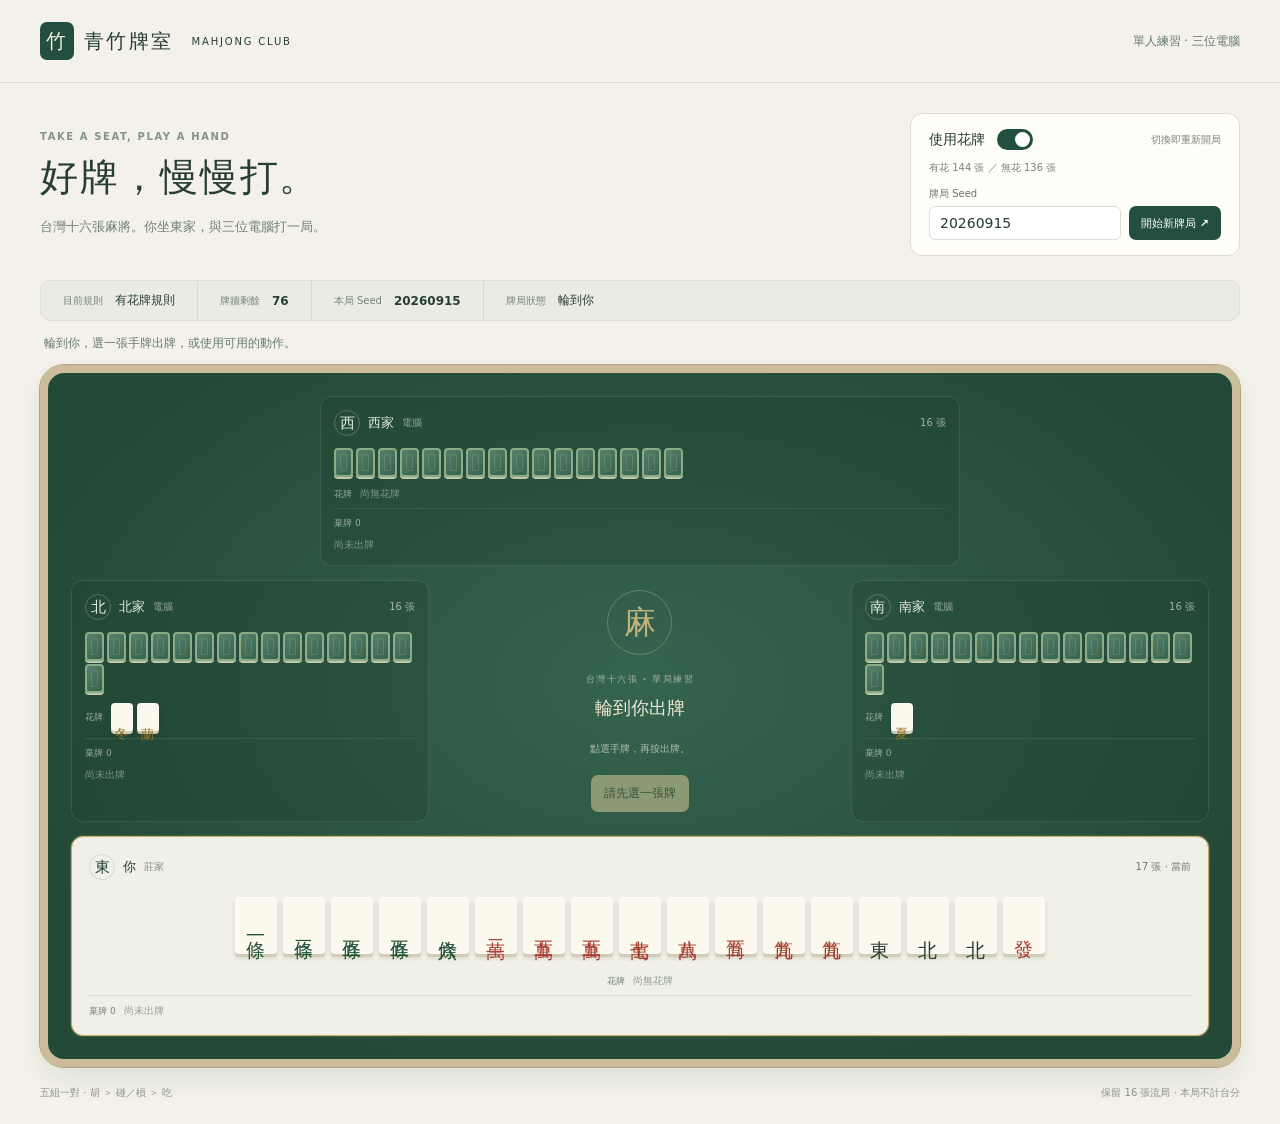
==== docs/index.html @ d8efc3a7 "Publish playable mahjong project and GitHub Pages build in docs" ====
<!doctype html>
<html lang="zh-Hant">
<head><meta charset="UTF-8" /><meta name="viewport" content="width=device-width, initial-scale=1.0" /><meta name="description" content="台灣十六張麻將，與三位電腦輕鬆練習一局。" /><link rel="icon" href="data:," /><title>青竹牌室 · 台灣麻將</title>  <script type="module" crossorigin src="./assets/index-Kgy4swb3.js"></script>
  <link rel="stylesheet" crossorigin href="./assets/index-CaQIYgCI.css">
</head>
<body>
 <header class="topbar"><a class="brand" href="#main"><span class="brand-symbol">竹</span>青竹牌室 <small>MAHJONG CLUB</small></a><span class="release-channel">單人練習 · 三位電腦</span></header>
 <main id="main" class="shell">
  <section class="hero"><div class="hero-copy"><p class="eyebrow">TAKE A SEAT, PLAY A HAND</p><h1>好牌，慢慢打。</h1><p class="lede">台灣十六張麻將。你坐東家，與三位電腦打一局。</p></div>
   <form id="round-form" class="round-controls" novalidate><div class="settings-top"><label class="flower-switch" for="use-flowers"><span>使用花牌</span><input id="use-flowers" type="checkbox" role="switch" checked aria-describedby="rule-help" /></label><span class="control-help">切換即重新開局</span></div><p id="rule-help" class="control-help">有花 144 張 ／ 無花 136 張</p><label for="seed">牌局 Seed</label><div class="control-row"><input id="seed" name="seed" type="number" value="20260915" min="1" step="1" required /><button type="submit">開始新牌局 ↗</button></div></form>
  </section>
  <section class="status-band" aria-label="牌局狀態"><div><span>目前規則</span><strong id="rule-mode">有花牌規則</strong></div><div><span>牌牆剩餘</span><strong id="wall-remaining">—</strong></div><div><span>本局 Seed</span><strong id="round-seed">—</strong></div><div><span>牌局狀態</span><strong id="validation-state">準備中</strong></div></section>
  <section id="message" class="message" role="status">正在準備牌桌。</section>
  <section id="table" class="table" aria-label="麻將牌桌"></section>
  <footer class="table-footer"><span>五組一對 · 胡 ＞ 碰／槓 ＞ 吃</span><span>保留 16 張流局 · 本局不計台分</span></footer>
 </main>
</body></html>
---- docs/assets/index-CaQIYgCI.css ----
:root{color:#263e35;font-synthesis:none;--green:#234f40;--gold:#c9a568;--ink:#223d33;background:#f3f1e9;font-family:system-ui,-apple-system,PingFang TC,sans-serif;font-size:14px}*{box-sizing:border-box}body{margin:0}button,input{font:inherit}button{cursor:pointer;background:var(--green);color:#fff;border:0;border-radius:7px;padding:11px 17px;font-weight:650}button:hover:not(:disabled){background:#326750}button:disabled{cursor:default;opacity:.5}button:focus-visible,input:focus-visible,a:focus-visible{outline-offset:4px;outline:3px solid #dbb255}a{color:inherit}.topbar{border-bottom:1px solid #dbdfd5;justify-content:space-between;align-items:center;gap:16px;max-width:1440px;margin:auto;padding:22px 40px;display:flex}.brand{letter-spacing:.12em;align-items:center;gap:10px;font-family:Noto Serif TC,serif;font-size:20px;font-weight:700;text-decoration:none;display:flex}.brand-symbol{background:var(--green);color:#f5eedc;border-radius:7px;place-items:center;width:34px;height:38px;display:grid}.brand small{letter-spacing:.18em;margin-left:8px;font:10px system-ui}.release-channel{color:#657970;font-size:12px}.shell{max-width:1400px;margin:auto;padding:30px 40px 24px}.hero{justify-content:space-between;align-items:center;gap:28px;margin-bottom:24px;display:flex}.eyebrow{letter-spacing:.16em;color:#82958a;margin:0 0 10px;font-size:10px;font-weight:700}h1{letter-spacing:.05em;margin:0 0 12px;font-family:Noto Serif TC,serif;font-size:38px;font-weight:600}.lede{color:#718075;margin:0;font-size:13px;line-height:1.8}.round-controls{background:#fffdf7;border:1px solid #dddccf;border-radius:12px;flex-shrink:0;width:330px;padding:15px 18px}.settings-top{justify-content:space-between;align-items:center;gap:12px;display:flex}.flower-switch{align-items:center;gap:12px;font-weight:650;display:flex}.flower-switch input{appearance:none;cursor:pointer;background:#b7c0b9;border-radius:20px;width:36px;height:21px;margin:0;position:relative}.flower-switch input:before{content:"";background:#fff;border-radius:50%;width:15px;height:15px;transition:transform .15s;position:absolute;top:3px;left:3px}.flower-switch input:checked{background:var(--green)}.flower-switch input:checked:before{transform:translate(15px)}.control-help{color:#788479;font-size:10px;line-height:1.5}.round-controls>label{color:#65786b;margin:12px 0 5px;font-size:10px;display:block}.control-row{gap:8px;display:flex}.control-row input{width:0;min-width:0;color:var(--ink);background:#fff;border:1px solid #dce0d5;border-radius:6px;flex:1;padding:8px 10px}.control-row button{padding:9px 12px;font-size:11px}.status-band{background:#eaece3;border:1px solid #dce0d6;border-radius:10px;margin-bottom:12px;display:flex}.status-band>div{border-right:1px solid #d4dacd;align-items:center;gap:12px;padding:11px 22px;display:flex}.status-band>div:last-child{border:0}.status-band span{color:#738474;font-size:10px}.status-band strong{font-size:12px}.message{color:#667c6e;padding:0 4px 12px;font-size:12px;line-height:1.7}.message-error,.danger{color:#b33c30}.table{background:radial-gradient(at 50% 45%,#35644f,#234938 80%);border:8px solid #cbbd9c;border-radius:24px;outline:1px solid #b1a380;grid-template-columns:minmax(0,1fr) minmax(0,1.1fr) minmax(0,1fr);grid-template-areas:"west west west""north center south""east east east";gap:14px;padding:23px;display:grid;box-shadow:0 12px 28px #16311f14}.player-panel{color:#e6ecde;background:#1a38273b;border:1px solid #ffffff19;border-radius:12px;min-width:0;padding:13px}.seat-west{grid-area:west;justify-self:center;width:min(640px,100%)}.seat-north{grid-area:north}.seat-south{grid-area:south}.seat-east{color:var(--ink);background:#f1f0e7;border:1px solid #e2dabb;grid-area:east;padding:17px}.is-active{border-color:#c5aa65;box-shadow:0 0 0 1px #c5aa6533}.player-heading{justify-content:space-between;align-items:center;gap:8px;margin-bottom:12px;display:flex}.player-heading h2{align-items:center;gap:8px;margin:0;font-size:13px;display:flex}.player-heading small{opacity:.55;font-size:10px;font-weight:400}.seat-badge{border:1px solid #a6b59666;border-radius:50%;place-items:center;width:26px;height:26px;font-family:Noto Serif TC,serif;font-size:15px;display:inline-grid}.hand-count{opacity:.65;font-size:10px}.tiles{flex-wrap:wrap;align-items:center;gap:4px;min-width:0;display:flex}.tile{vertical-align:middle;color:#253d32;background:#fbf9ed;border:1px solid #fff9;border-radius:4px;flex-shrink:0;justify-content:center;align-items:center;width:29px;height:40px;padding:0;font-weight:700;display:inline-flex;box-shadow:0 3px #d0ccb6,0 4px 5px #10201522}.tile-face{writing-mode:vertical-rl;letter-spacing:1px;font-family:Noto Serif TC,serif;font-size:13px;line-height:1.2}.suit-C,.suit-D{color:#a74033}.suit-B{color:#24543c}.suit-F{color:#947327}.tile-back{background:linear-gradient(135deg,#55806b,#37634e);border:2px solid #8cab87;width:19px;height:29px;position:relative;box-shadow:0 2px #c0c8aa}.tile-back:after{content:"";border:1px solid #99b99744;border-radius:2px;position:absolute;inset:4px}.hidden-hand{gap:3px}.human-hand{gap:6px;min-height:65px;padding:5px 0 10px}.human-hand .tile{width:42px;height:57px}.human-hand .tile-face{font-size:19px}.hand-tile:hover:not(:disabled){background:#fff7d5;transform:translateY(-4px)}.hand-tile[aria-pressed=true]{background:#fff0bb;outline:2px solid #b38b37;transform:translateY(-7px)}.flower-area{flex-wrap:wrap;align-items:center;gap:8px;min-height:31px;padding:10px 0 7px;display:flex}.flower-area .tile{width:22px;height:28px}.area-label{opacity:.6;white-space:nowrap;font-size:9px}.area-label b{font-weight:400}.empty-state{opacity:.45;font-size:10px}.discard-area{border-top:1px solid #82987d35;flex-direction:column;gap:8px;padding-top:8px;display:flex}.discard-area .tile{width:24px;height:32px}.discard-area .tile-face{font-size:11px}.melds{flex-wrap:wrap;gap:12px;padding-top:8px;display:flex}.meld-name{opacity:.65;margin-bottom:4px;font-size:9px;display:block}.table-center{text-align:center;color:#efe9d3;flex-direction:column;grid-area:center;justify-content:center;align-items:center;min-width:0;padding:10px 0;display:flex}.table-mark{color:#c1b27b;border:1px solid #c3b47a66;border-radius:50%;place-items:center;width:65px;height:65px;margin-bottom:18px;font-family:Noto Serif TC,serif;font-size:32px;display:grid}.table-center h2{margin:0 0 10px;font-size:18px}.table-center .eyebrow{color:#a4b29c;font-size:9px}.table-note{color:#afbea8;font-size:10px;line-height:1.7}.pending-tile{align-items:center;gap:10px;font-size:11px;display:flex}.action-controls{flex-wrap:wrap;justify-content:center;gap:7px;width:100%;margin-top:8px;display:flex}.action-controls button{color:#344b32;white-space:normal;background:#e9d5a0;max-width:100%;padding:10px 13px;font-size:12px}.action-controls button:hover:not(:disabled){background:#fff0c2}.action-controls .action-pass{color:#dddcca;background:0 0;border:1px solid #899d7b}.action-controls .action-win{color:#fff;background:#b84e37}.result-card{color:var(--ink);background:#f5edda;border:1px solid #dec996;border-radius:10px;width:100%;margin-top:8px;padding:15px}.result-card h2{font-size:17px;line-height:1.6}.result-card p{font-size:11px;line-height:1.7}.table-footer{color:#8a9383;flex-wrap:wrap;justify-content:space-between;gap:8px;margin-top:19px;font-size:10px;display:flex}@media (width>=1150px){.player-human .discard-area{flex-direction:row;align-items:center}.player-human .human-hand,.player-human .flower-area,.player-human .melds{justify-content:center}}@media (width<=900px){.shell{padding:24px}.topbar{padding:18px 24px}.brand small{display:none}.hero{gap:20px}h1{font-size:30px}.status-band>div{flex:1;padding:10px;display:block}.status-band strong{margin-top:5px;display:block}.table{grid-template-columns:1fr 1fr;grid-template-areas:"west west""north south""center center""east east";gap:10px;padding:14px}.table-center{min-height:120px}.table-mark{display:none}.human-hand .tile{width:35px;height:49px}}@media (width<=560px){.topbar{padding:14px 16px}.brand{font-size:17px}.release-channel{font-size:9px}.shell{padding:22px 12px 18px}.hero{margin-bottom:16px;display:block}.hero-copy{margin-bottom:18px;padding:0 4px}h1{font-size:29px}.lede{font-size:11px}.round-controls{width:100%;padding:12px 14px}.status-band{flex-wrap:wrap}.status-band>div{border-bottom:1px solid #d4dacd;flex:0 0 50%}.status-band>div:nth-child(2){border-right:0}.status-band>div:nth-child(n+3){border-bottom:0}.status-band strong,.message{font-size:11px}.table{border-width:5px;border-radius:16px;grid-template-columns:minmax(0,1fr);grid-template-areas:"west""north""south""center""east";gap:9px;padding:9px}.player-panel{border-radius:9px;padding:10px}.player-heading{margin-bottom:8px}.hidden-hand .tile-back{border-width:1px;width:12px;height:22px}.hidden-hand .tile-back:after{inset:3px}.hidden-hand{gap:2px}.human-hand{gap:5px;padding-top:8px}.human-hand .tile{width:31px;height:44px}.human-hand .tile-face{font-size:16px}.table-center{padding:13px 4px}.player-heading h2{font-size:12px}.flower-area{padding:8px 0}.table-footer{font-size:9px}.action-controls{gap:6px}.action-controls button{font-size:12px}.table-center h2{font-size:17px}}@media (prefers-reduced-motion:reduce){*{transition:none!important}}
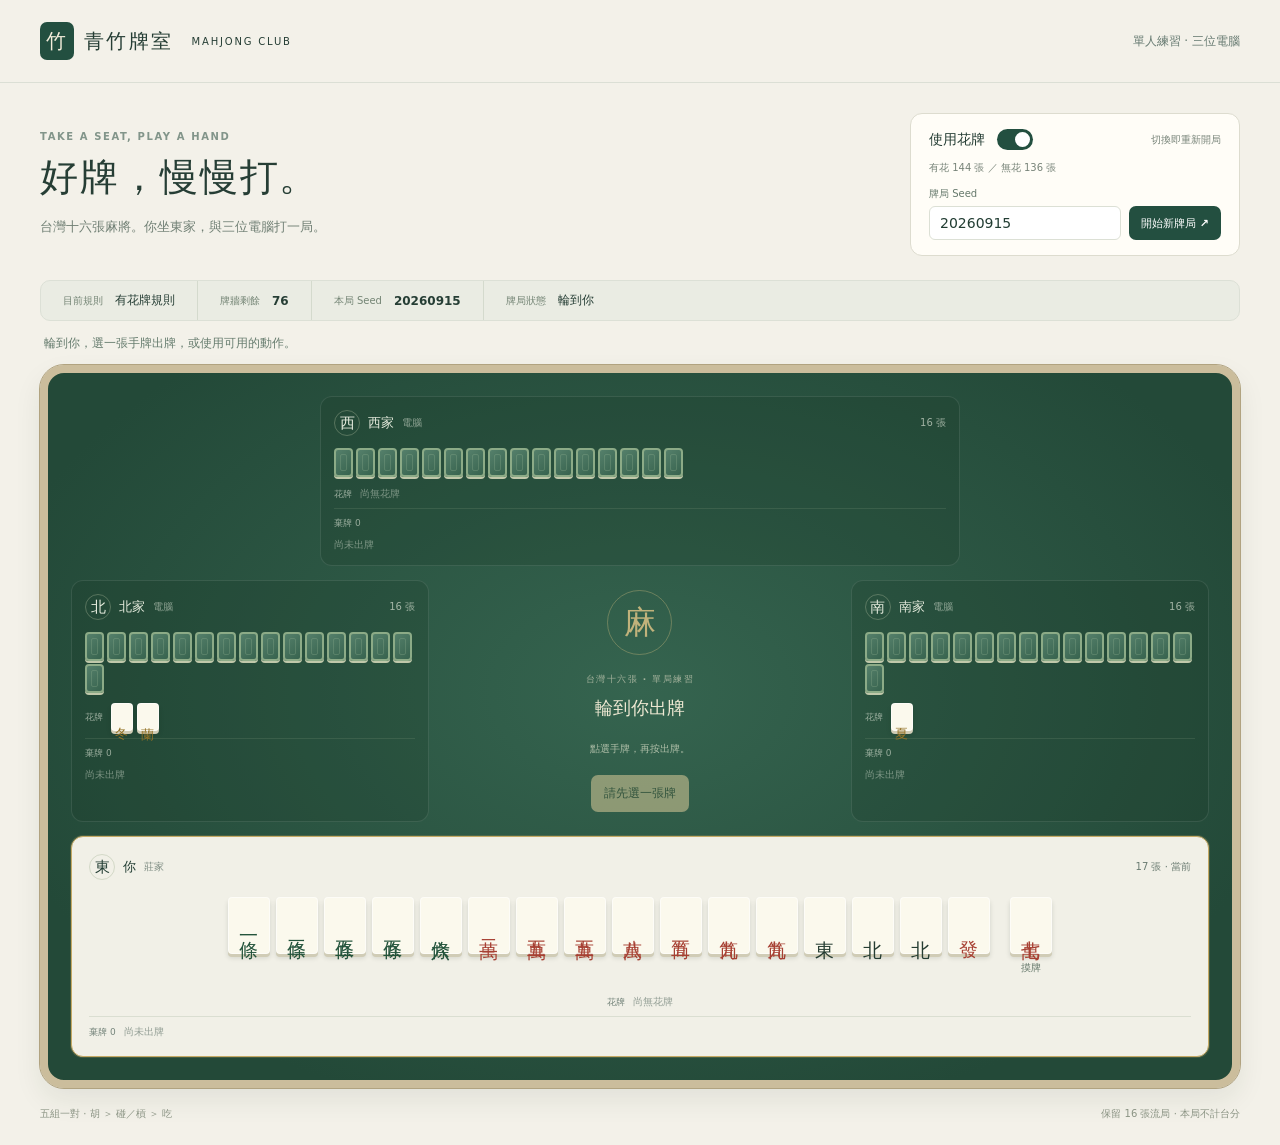
==== commit 6940b153: "Keep newly drawn tiles separate and publish updated Pages build" ====
--- a/docs/index.html
+++ b/docs/index.html
@@ -1,7 +1,7 @@
 <!doctype html>
 <html lang="zh-Hant">
-<head><meta charset="UTF-8" /><meta name="viewport" content="width=device-width, initial-scale=1.0" /><meta name="description" content="台灣十六張麻將，與三位電腦輕鬆練習一局。" /><link rel="icon" href="data:," /><title>青竹牌室 · 台灣麻將</title>  <script type="module" crossorigin src="./assets/index-Kgy4swb3.js"></script>
-  <link rel="stylesheet" crossorigin href="./assets/index-CaQIYgCI.css">
+<head><meta charset="UTF-8" /><meta name="viewport" content="width=device-width, initial-scale=1.0" /><meta name="description" content="台灣十六張麻將，與三位電腦輕鬆練習一局。" /><link rel="icon" href="data:," /><title>青竹牌室 · 台灣麻將</title>  <script type="module" crossorigin src="./assets/index-h4oWUnl_.js"></script>
+  <link rel="stylesheet" crossorigin href="./assets/index-CgTNevz2.css">
 </head>
 <body>
  <header class="topbar"><a class="brand" href="#main"><span class="brand-symbol">竹</span>青竹牌室 <small>MAHJONG CLUB</small></a><span class="release-channel">單人練習 · 三位電腦</span></header>
--- a/docs/assets/index-CgTNevz2.css
+++ b/docs/assets/index-CgTNevz2.css
@@ -0,0 +1 @@
+:root{color:#263e35;font-synthesis:none;--green:#234f40;--gold:#c9a568;--ink:#223d33;background:#f3f1e9;font-family:system-ui,-apple-system,PingFang TC,sans-serif;font-size:14px}*{box-sizing:border-box}body{margin:0}button,input{font:inherit}button{cursor:pointer;background:var(--green);color:#fff;border:0;border-radius:7px;padding:11px 17px;font-weight:650}button:hover:not(:disabled){background:#326750}button:disabled{cursor:default;opacity:.5}button:focus-visible,input:focus-visible,a:focus-visible{outline-offset:4px;outline:3px solid #dbb255}a{color:inherit}.topbar{border-bottom:1px solid #dbdfd5;justify-content:space-between;align-items:center;gap:16px;max-width:1440px;margin:auto;padding:22px 40px;display:flex}.brand{letter-spacing:.12em;align-items:center;gap:10px;font-family:Noto Serif TC,serif;font-size:20px;font-weight:700;text-decoration:none;display:flex}.brand-symbol{background:var(--green);color:#f5eedc;border-radius:7px;place-items:center;width:34px;height:38px;display:grid}.brand small{letter-spacing:.18em;margin-left:8px;font:10px system-ui}.release-channel{color:#657970;font-size:12px}.shell{max-width:1400px;margin:auto;padding:30px 40px 24px}.hero{justify-content:space-between;align-items:center;gap:28px;margin-bottom:24px;display:flex}.eyebrow{letter-spacing:.16em;color:#82958a;margin:0 0 10px;font-size:10px;font-weight:700}h1{letter-spacing:.05em;margin:0 0 12px;font-family:Noto Serif TC,serif;font-size:38px;font-weight:600}.lede{color:#718075;margin:0;font-size:13px;line-height:1.8}.round-controls{background:#fffdf7;border:1px solid #dddccf;border-radius:12px;flex-shrink:0;width:330px;padding:15px 18px}.settings-top{justify-content:space-between;align-items:center;gap:12px;display:flex}.flower-switch{align-items:center;gap:12px;font-weight:650;display:flex}.flower-switch input{appearance:none;cursor:pointer;background:#b7c0b9;border-radius:20px;width:36px;height:21px;margin:0;position:relative}.flower-switch input:before{content:"";background:#fff;border-radius:50%;width:15px;height:15px;transition:transform .15s;position:absolute;top:3px;left:3px}.flower-switch input:checked{background:var(--green)}.flower-switch input:checked:before{transform:translate(15px)}.control-help{color:#788479;font-size:10px;line-height:1.5}.round-controls>label{color:#65786b;margin:12px 0 5px;font-size:10px;display:block}.control-row{gap:8px;display:flex}.control-row input{width:0;min-width:0;color:var(--ink);background:#fff;border:1px solid #dce0d5;border-radius:6px;flex:1;padding:8px 10px}.control-row button{padding:9px 12px;font-size:11px}.status-band{background:#eaece3;border:1px solid #dce0d6;border-radius:10px;margin-bottom:12px;display:flex}.status-band>div{border-right:1px solid #d4dacd;align-items:center;gap:12px;padding:11px 22px;display:flex}.status-band>div:last-child{border:0}.status-band span{color:#738474;font-size:10px}.status-band strong{font-size:12px}.message{color:#667c6e;padding:0 4px 12px;font-size:12px;line-height:1.7}.message-error,.danger{color:#b33c30}.table{background:radial-gradient(at 50% 45%,#35644f,#234938 80%);border:8px solid #cbbd9c;border-radius:24px;outline:1px solid #b1a380;grid-template-columns:minmax(0,1fr) minmax(0,1.1fr) minmax(0,1fr);grid-template-areas:"west west west""north center south""east east east";gap:14px;padding:23px;display:grid;box-shadow:0 12px 28px #16311f14}.player-panel{color:#e6ecde;background:#1a38273b;border:1px solid #ffffff19;border-radius:12px;min-width:0;padding:13px}.seat-west{grid-area:west;justify-self:center;width:min(640px,100%)}.seat-north{grid-area:north}.seat-south{grid-area:south}.seat-east{color:var(--ink);background:#f1f0e7;border:1px solid #e2dabb;grid-area:east;padding:17px}.is-active{border-color:#c5aa65;box-shadow:0 0 0 1px #c5aa6533}.player-heading{justify-content:space-between;align-items:center;gap:8px;margin-bottom:12px;display:flex}.player-heading h2{align-items:center;gap:8px;margin:0;font-size:13px;display:flex}.player-heading small{opacity:.55;font-size:10px;font-weight:400}.seat-badge{border:1px solid #a6b59666;border-radius:50%;place-items:center;width:26px;height:26px;font-family:Noto Serif TC,serif;font-size:15px;display:inline-grid}.hand-count{opacity:.65;font-size:10px}.tiles{flex-wrap:wrap;align-items:center;gap:4px;min-width:0;display:flex}.tile{vertical-align:middle;color:#253d32;background:#fbf9ed;border:1px solid #fff9;border-radius:4px;flex-shrink:0;justify-content:center;align-items:center;width:29px;height:40px;padding:0;font-weight:700;display:inline-flex;box-shadow:0 3px #d0ccb6,0 4px 5px #10201522}.tile-face{writing-mode:vertical-rl;letter-spacing:1px;font-family:Noto Serif TC,serif;font-size:13px;line-height:1.2}.suit-C,.suit-D{color:#a74033}.suit-B{color:#24543c}.suit-F{color:#947327}.tile-back{background:linear-gradient(135deg,#55806b,#37634e);border:2px solid #8cab87;width:19px;height:29px;position:relative;box-shadow:0 2px #c0c8aa}.tile-back:after{content:"";border:1px solid #99b99744;border-radius:2px;position:absolute;inset:4px}.hidden-hand{gap:3px}.human-hand{gap:6px;min-height:65px;padding:5px 0 10px}.human-hand .tile{width:42px;height:57px}.human-hand .tile-face{font-size:19px}.hand-tile:hover:not(:disabled){background:#fff7d5;transform:translateY(-4px)}.hand-tile[aria-pressed=true]{background:#fff0bb;outline:2px solid #b38b37;transform:translateY(-7px)}.flower-area{flex-wrap:wrap;align-items:center;gap:8px;min-height:31px;padding:10px 0 7px;display:flex}.flower-area .tile{width:22px;height:28px}.area-label{opacity:.6;white-space:nowrap;font-size:9px}.area-label b{font-weight:400}.empty-state{opacity:.45;font-size:10px}.discard-area{border-top:1px solid #82987d35;flex-direction:column;gap:8px;padding-top:8px;display:flex}.discard-area .tile{width:24px;height:32px}.discard-area .tile-face{font-size:11px}.melds{flex-wrap:wrap;gap:12px;padding-top:8px;display:flex}.meld-name{opacity:.65;margin-bottom:4px;font-size:9px;display:block}.table-center{text-align:center;color:#efe9d3;flex-direction:column;grid-area:center;justify-content:center;align-items:center;min-width:0;padding:10px 0;display:flex}.table-mark{color:#c1b27b;border:1px solid #c3b47a66;border-radius:50%;place-items:center;width:65px;height:65px;margin-bottom:18px;font-family:Noto Serif TC,serif;font-size:32px;display:grid}.table-center h2{margin:0 0 10px;font-size:18px}.table-center .eyebrow{color:#a4b29c;font-size:9px}.table-note{color:#afbea8;font-size:10px;line-height:1.7}.pending-tile{align-items:center;gap:10px;font-size:11px;display:flex}.action-controls{flex-wrap:wrap;justify-content:center;gap:7px;width:100%;margin-top:8px;display:flex}.action-controls button{color:#344b32;white-space:normal;background:#e9d5a0;max-width:100%;padding:10px 13px;font-size:12px}.action-controls button:hover:not(:disabled){background:#fff0c2}.action-controls .action-pass{color:#dddcca;background:0 0;border:1px solid #899d7b}.action-controls .action-win{color:#fff;background:#b84e37}.result-card{color:var(--ink);background:#f5edda;border:1px solid #dec996;border-radius:10px;width:100%;margin-top:8px;padding:15px}.result-card h2{font-size:17px;line-height:1.6}.result-card p{font-size:11px;line-height:1.7}.table-footer{color:#8a9383;flex-wrap:wrap;justify-content:space-between;gap:8px;margin-top:19px;font-size:10px;display:flex}@media (width>=1150px){.player-human .discard-area{flex-direction:row;align-items:center}.player-human .human-hand,.player-human .flower-area,.player-human .melds{justify-content:center}}@media (width<=900px){.shell{padding:24px}.topbar{padding:18px 24px}.brand small{display:none}.hero{gap:20px}h1{font-size:30px}.status-band>div{flex:1;padding:10px;display:block}.status-band strong{margin-top:5px;display:block}.table{grid-template-columns:1fr 1fr;grid-template-areas:"west west""north south""center center""east east";gap:10px;padding:14px}.table-center{min-height:120px}.table-mark{display:none}.human-hand .tile{width:35px;height:49px}}@media (width<=560px){.topbar{padding:14px 16px}.brand{font-size:17px}.release-channel{font-size:9px}.shell{padding:22px 12px 18px}.hero{margin-bottom:16px;display:block}.hero-copy{margin-bottom:18px;padding:0 4px}h1{font-size:29px}.lede{font-size:11px}.round-controls{width:100%;padding:12px 14px}.status-band{flex-wrap:wrap}.status-band>div{border-bottom:1px solid #d4dacd;flex:0 0 50%}.status-band>div:nth-child(2){border-right:0}.status-band>div:nth-child(n+3){border-bottom:0}.status-band strong,.message{font-size:11px}.table{border-width:5px;border-radius:16px;grid-template-columns:minmax(0,1fr);grid-template-areas:"west""north""south""center""east";gap:9px;padding:9px}.player-panel{border-radius:9px;padding:10px}.player-heading{margin-bottom:8px}.hidden-hand .tile-back{border-width:1px;width:12px;height:22px}.hidden-hand .tile-back:after{inset:3px}.hidden-hand{gap:2px}.human-hand{gap:5px;padding-top:8px}.human-hand .tile{width:31px;height:44px}.human-hand .tile-face{font-size:16px}.table-center{padding:13px 4px}.player-heading h2{font-size:12px}.flower-area{padding:8px 0}.table-footer{font-size:9px}.action-controls{gap:6px}.action-controls button{font-size:12px}.table-center h2{font-size:17px}}@media (prefers-reduced-motion:reduce){*{transition:none!important}}.human-hand{flex-wrap:nowrap;align-items:flex-start}.concealed-hand{gap:inherit;flex:0 auto}.drawn-tile{flex-direction:column;flex:none;align-items:center;gap:7px;margin-left:14px;display:flex}.drawn-label{color:#65786b;font-size:10px}
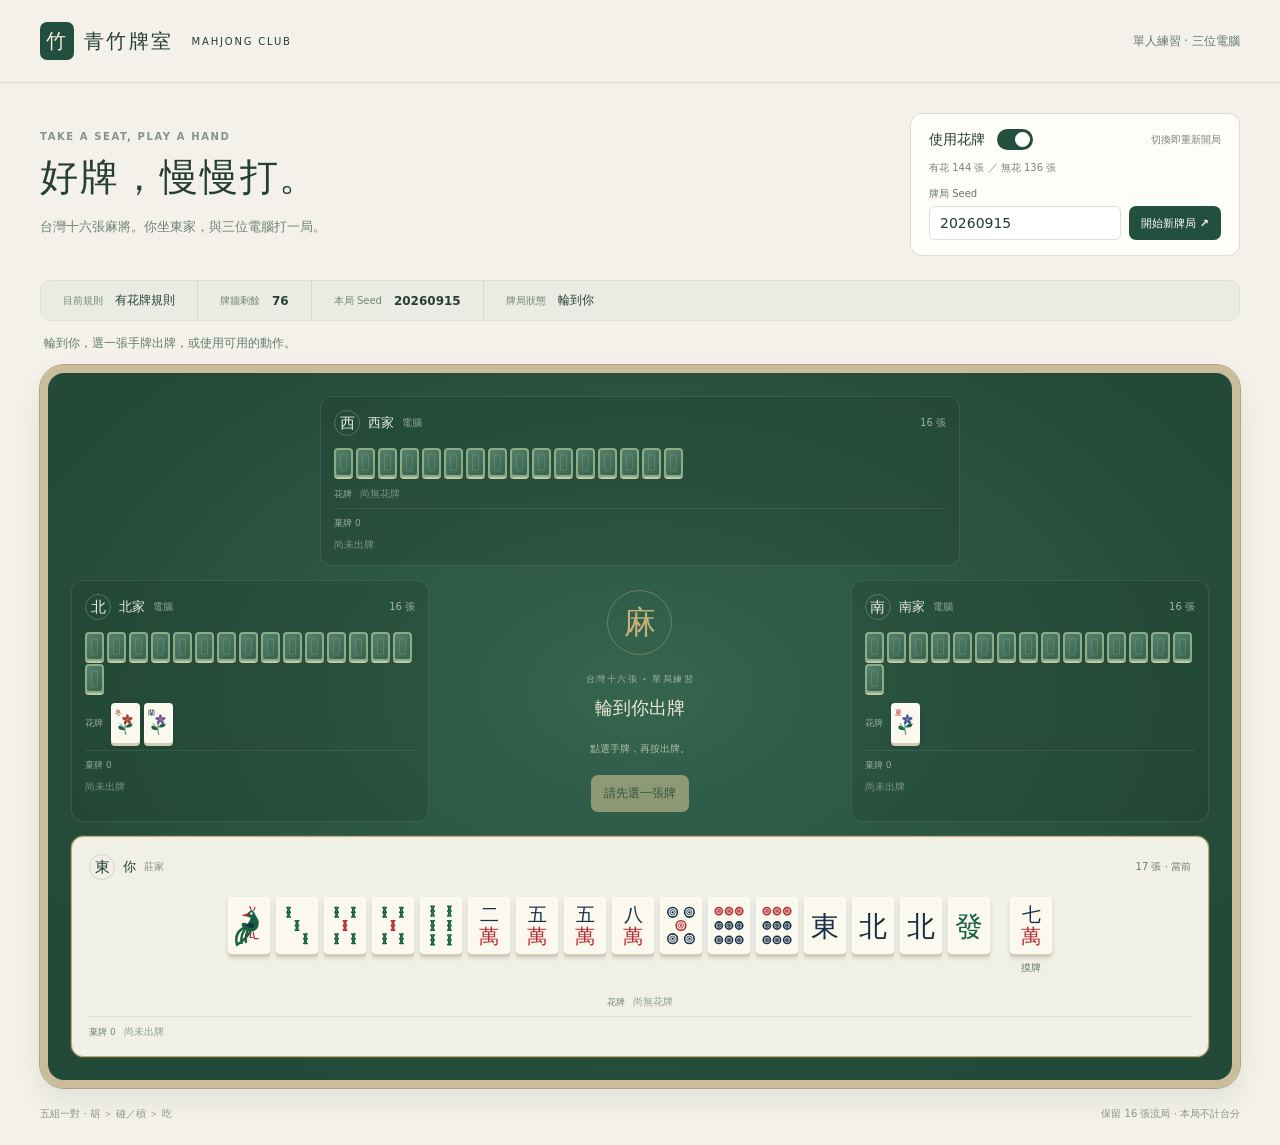
==== commit cfcd35e4: "feat: publish traditional mahjong tile artwork Sync local commit d568843 and verified production bui" ====
--- a/docs/index.html
+++ b/docs/index.html
@@ -1,7 +1,7 @@
 <!doctype html>
 <html lang="zh-Hant">
-<head><meta charset="UTF-8" /><meta name="viewport" content="width=device-width, initial-scale=1.0" /><meta name="description" content="台灣十六張麻將，與三位電腦輕鬆練習一局。" /><link rel="icon" href="data:," /><title>青竹牌室 · 台灣麻將</title>  <script type="module" crossorigin src="./assets/index-h4oWUnl_.js"></script>
-  <link rel="stylesheet" crossorigin href="./assets/index-CgTNevz2.css">
+<head><meta charset="UTF-8" /><meta name="viewport" content="width=device-width, initial-scale=1.0" /><meta name="description" content="台灣十六張麻將，與三位電腦輕鬆練習一局。" /><link rel="icon" href="data:," /><title>青竹牌室 · 台灣麻將</title>  <script type="module" crossorigin src="./assets/index-CLlxemM5.js"></script>
+  <link rel="stylesheet" crossorigin href="./assets/index-BgCBIq_o.css">
 </head>
 <body>
  <header class="topbar"><a class="brand" href="#main"><span class="brand-symbol">竹</span>青竹牌室 <small>MAHJONG CLUB</small></a><span class="release-channel">單人練習 · 三位電腦</span></header>
--- a/docs/assets/index-BgCBIq_o.css
+++ b/docs/assets/index-BgCBIq_o.css
@@ -0,0 +1 @@
+:root{color:#263e35;font-synthesis:none;--green:#234f40;--gold:#c9a568;--ink:#223d33;background:#f3f1e9;font-family:system-ui,-apple-system,PingFang TC,sans-serif;font-size:14px}*{box-sizing:border-box}body{margin:0}button,input{font:inherit}button{cursor:pointer;background:var(--green);color:#fff;border:0;border-radius:7px;padding:11px 17px;font-weight:650}button:hover:not(:disabled){background:#326750}button:disabled{cursor:default;opacity:.5}button:focus-visible,input:focus-visible,a:focus-visible{outline-offset:4px;outline:3px solid #dbb255}a{color:inherit}.topbar{border-bottom:1px solid #dbdfd5;justify-content:space-between;align-items:center;gap:16px;max-width:1440px;margin:auto;padding:22px 40px;display:flex}.brand{letter-spacing:.12em;align-items:center;gap:10px;font-family:Noto Serif TC,serif;font-size:20px;font-weight:700;text-decoration:none;display:flex}.brand-symbol{background:var(--green);color:#f5eedc;border-radius:7px;place-items:center;width:34px;height:38px;display:grid}.brand small{letter-spacing:.18em;margin-left:8px;font:10px system-ui}.release-channel{color:#657970;font-size:12px}.shell{max-width:1400px;margin:auto;padding:30px 40px 24px}.hero{justify-content:space-between;align-items:center;gap:28px;margin-bottom:24px;display:flex}.eyebrow{letter-spacing:.16em;color:#82958a;margin:0 0 10px;font-size:10px;font-weight:700}h1{letter-spacing:.05em;margin:0 0 12px;font-family:Noto Serif TC,serif;font-size:38px;font-weight:600}.lede{color:#718075;margin:0;font-size:13px;line-height:1.8}.round-controls{background:#fffdf7;border:1px solid #dddccf;border-radius:12px;flex-shrink:0;width:330px;padding:15px 18px}.settings-top{justify-content:space-between;align-items:center;gap:12px;display:flex}.flower-switch{align-items:center;gap:12px;font-weight:650;display:flex}.flower-switch input{appearance:none;cursor:pointer;background:#b7c0b9;border-radius:20px;width:36px;height:21px;margin:0;position:relative}.flower-switch input:before{content:"";background:#fff;border-radius:50%;width:15px;height:15px;transition:transform .15s;position:absolute;top:3px;left:3px}.flower-switch input:checked{background:var(--green)}.flower-switch input:checked:before{transform:translate(15px)}.control-help{color:#788479;font-size:10px;line-height:1.5}.round-controls>label{color:#65786b;margin:12px 0 5px;font-size:10px;display:block}.control-row{gap:8px;display:flex}.control-row input{width:0;min-width:0;color:var(--ink);background:#fff;border:1px solid #dce0d5;border-radius:6px;flex:1;padding:8px 10px}.control-row button{padding:9px 12px;font-size:11px}.status-band{background:#eaece3;border:1px solid #dce0d6;border-radius:10px;margin-bottom:12px;display:flex}.status-band>div{border-right:1px solid #d4dacd;align-items:center;gap:12px;padding:11px 22px;display:flex}.status-band>div:last-child{border:0}.status-band span{color:#738474;font-size:10px}.status-band strong{font-size:12px}.message{color:#667c6e;padding:0 4px 12px;font-size:12px;line-height:1.7}.message-error,.danger{color:#b33c30}.table{background:radial-gradient(at 50% 45%,#35644f,#234938 80%);border:8px solid #cbbd9c;border-radius:24px;outline:1px solid #b1a380;grid-template-columns:minmax(0,1fr) minmax(0,1.1fr) minmax(0,1fr);grid-template-areas:"west west west""north center south""east east east";gap:14px;padding:23px;display:grid;box-shadow:0 12px 28px #16311f14}.player-panel{color:#e6ecde;background:#1a38273b;border:1px solid #ffffff19;border-radius:12px;min-width:0;padding:13px}.seat-west{grid-area:west;justify-self:center;width:min(640px,100%)}.seat-north{grid-area:north}.seat-south{grid-area:south}.seat-east{color:var(--ink);background:#f1f0e7;border:1px solid #e2dabb;grid-area:east;padding:17px}.is-active{border-color:#c5aa65;box-shadow:0 0 0 1px #c5aa6533}.player-heading{justify-content:space-between;align-items:center;gap:8px;margin-bottom:12px;display:flex}.player-heading h2{align-items:center;gap:8px;margin:0;font-size:13px;display:flex}.player-heading small{opacity:.55;font-size:10px;font-weight:400}.seat-badge{border:1px solid #a6b59666;border-radius:50%;place-items:center;width:26px;height:26px;font-family:Noto Serif TC,serif;font-size:15px;display:inline-grid}.hand-count{opacity:.65;font-size:10px}.tiles{flex-wrap:wrap;align-items:center;gap:4px;min-width:0;display:flex}.tile{vertical-align:middle;color:#253d32;background:#fbf9ed;border:1px solid #fff9;border-radius:4px;flex-shrink:0;justify-content:center;align-items:center;width:29px;height:40px;padding:0;font-weight:700;display:inline-flex;box-shadow:0 3px #d0ccb6,0 4px 5px #10201522}.tile-face{writing-mode:vertical-rl;letter-spacing:1px;font-family:Noto Serif TC,serif;font-size:13px;line-height:1.2}.suit-C,.suit-D{color:#a74033}.suit-B{color:#24543c}.suit-F{color:#947327}.tile-back{background:linear-gradient(135deg,#55806b,#37634e);border:2px solid #8cab87;width:19px;height:29px;position:relative;box-shadow:0 2px #c0c8aa}.tile-back:after{content:"";border:1px solid #99b99744;border-radius:2px;position:absolute;inset:4px}.hidden-hand{gap:3px}.human-hand{gap:6px;min-height:65px;padding:5px 0 10px}.human-hand .tile{width:42px;height:57px}.human-hand .tile-face{font-size:19px}.hand-tile:hover:not(:disabled){background:#fff7d5;transform:translateY(-4px)}.hand-tile[aria-pressed=true]{background:#fff0bb;outline:2px solid #b38b37;transform:translateY(-7px)}.flower-area{flex-wrap:wrap;align-items:center;gap:8px;min-height:31px;padding:10px 0 7px;display:flex}.area-label{opacity:.6;white-space:nowrap;font-size:9px}.area-label b{font-weight:400}.empty-state{opacity:.45;font-size:10px}.discard-area{border-top:1px solid #82987d35;flex-direction:column;gap:8px;padding-top:8px;display:flex}.discard-area .tile{width:24px;height:32px}.discard-area .tile-face{font-size:11px}.melds{flex-wrap:wrap;gap:12px;padding-top:8px;display:flex}.meld-name{opacity:.65;margin-bottom:4px;font-size:9px;display:block}.table-center{text-align:center;color:#efe9d3;flex-direction:column;grid-area:center;justify-content:center;align-items:center;min-width:0;padding:10px 0;display:flex}.table-mark{color:#c1b27b;border:1px solid #c3b47a66;border-radius:50%;place-items:center;width:65px;height:65px;margin-bottom:18px;font-family:Noto Serif TC,serif;font-size:32px;display:grid}.table-center h2{margin:0 0 10px;font-size:18px}.table-center .eyebrow{color:#a4b29c;font-size:9px}.table-note{color:#afbea8;font-size:10px;line-height:1.7}.pending-tile{align-items:center;gap:10px;font-size:11px;display:flex}.action-controls{flex-wrap:wrap;justify-content:center;gap:7px;width:100%;margin-top:8px;display:flex}.action-controls button{color:#344b32;white-space:normal;background:#e9d5a0;max-width:100%;padding:10px 13px;font-size:12px}.action-controls button:hover:not(:disabled){background:#fff0c2}.action-controls .action-pass{color:#dddcca;background:0 0;border:1px solid #899d7b}.action-controls .action-win{color:#fff;background:#b84e37}.result-card{color:var(--ink);background:#f5edda;border:1px solid #dec996;border-radius:10px;width:100%;margin-top:8px;padding:15px}.result-card h2{font-size:17px;line-height:1.6}.result-card p{font-size:11px;line-height:1.7}.table-footer{color:#8a9383;flex-wrap:wrap;justify-content:space-between;gap:8px;margin-top:19px;font-size:10px;display:flex}@media (width>=1150px){.player-human .discard-area{flex-direction:row;align-items:center}.player-human .human-hand,.player-human .flower-area,.player-human .melds{justify-content:center}}@media (width<=900px){.shell{padding:24px}.topbar{padding:18px 24px}.brand small{display:none}.hero{gap:20px}h1{font-size:30px}.status-band>div{flex:1;padding:10px;display:block}.status-band strong{margin-top:5px;display:block}.table{grid-template-columns:1fr 1fr;grid-template-areas:"west west""north south""center center""east east";gap:10px;padding:14px}.table-center{min-height:120px}.table-mark{display:none}.human-hand .tile{width:35px;height:49px}}@media (width<=560px){.topbar{padding:14px 16px}.brand{font-size:17px}.release-channel{font-size:9px}.shell{padding:22px 12px 18px}.hero{margin-bottom:16px;display:block}.hero-copy{margin-bottom:18px;padding:0 4px}h1{font-size:29px}.lede{font-size:11px}.round-controls{width:100%;padding:12px 14px}.status-band{flex-wrap:wrap}.status-band>div{border-bottom:1px solid #d4dacd;flex:0 0 50%}.status-band>div:nth-child(2){border-right:0}.status-band>div:nth-child(n+3){border-bottom:0}.status-band strong,.message{font-size:11px}.table{border-width:5px;border-radius:16px;grid-template-columns:minmax(0,1fr);grid-template-areas:"west""north""south""center""east";gap:9px;padding:9px}.player-panel{border-radius:9px;padding:10px}.player-heading{margin-bottom:8px}.hidden-hand .tile-back{border-width:1px;width:12px;height:22px}.hidden-hand .tile-back:after{inset:3px}.hidden-hand{gap:2px}.human-hand{gap:5px;padding-top:8px}.human-hand .tile{width:31px;height:44px}.human-hand .tile-face{font-size:16px}.table-center{padding:13px 4px}.player-heading h2{font-size:12px}.flower-area{padding:8px 0}.table-footer{font-size:9px}.action-controls{gap:6px}.action-controls button{font-size:12px}.table-center h2{font-size:17px}}@media (prefers-reduced-motion:reduce){*{transition:none!important}}.human-hand{flex-wrap:nowrap;align-items:flex-start}.concealed-hand{gap:inherit;flex:0 auto}.drawn-tile{flex-direction:column;flex:none;align-items:center;gap:7px;margin-left:14px;display:flex}.drawn-label{color:#65786b;font-size:10px}.tile .tile-face{writing-mode:horizontal-tb;letter-spacing:normal;pointer-events:none;width:100%;height:100%;padding:2px;display:block}.flower-area .tile{width:29px;height:40px}
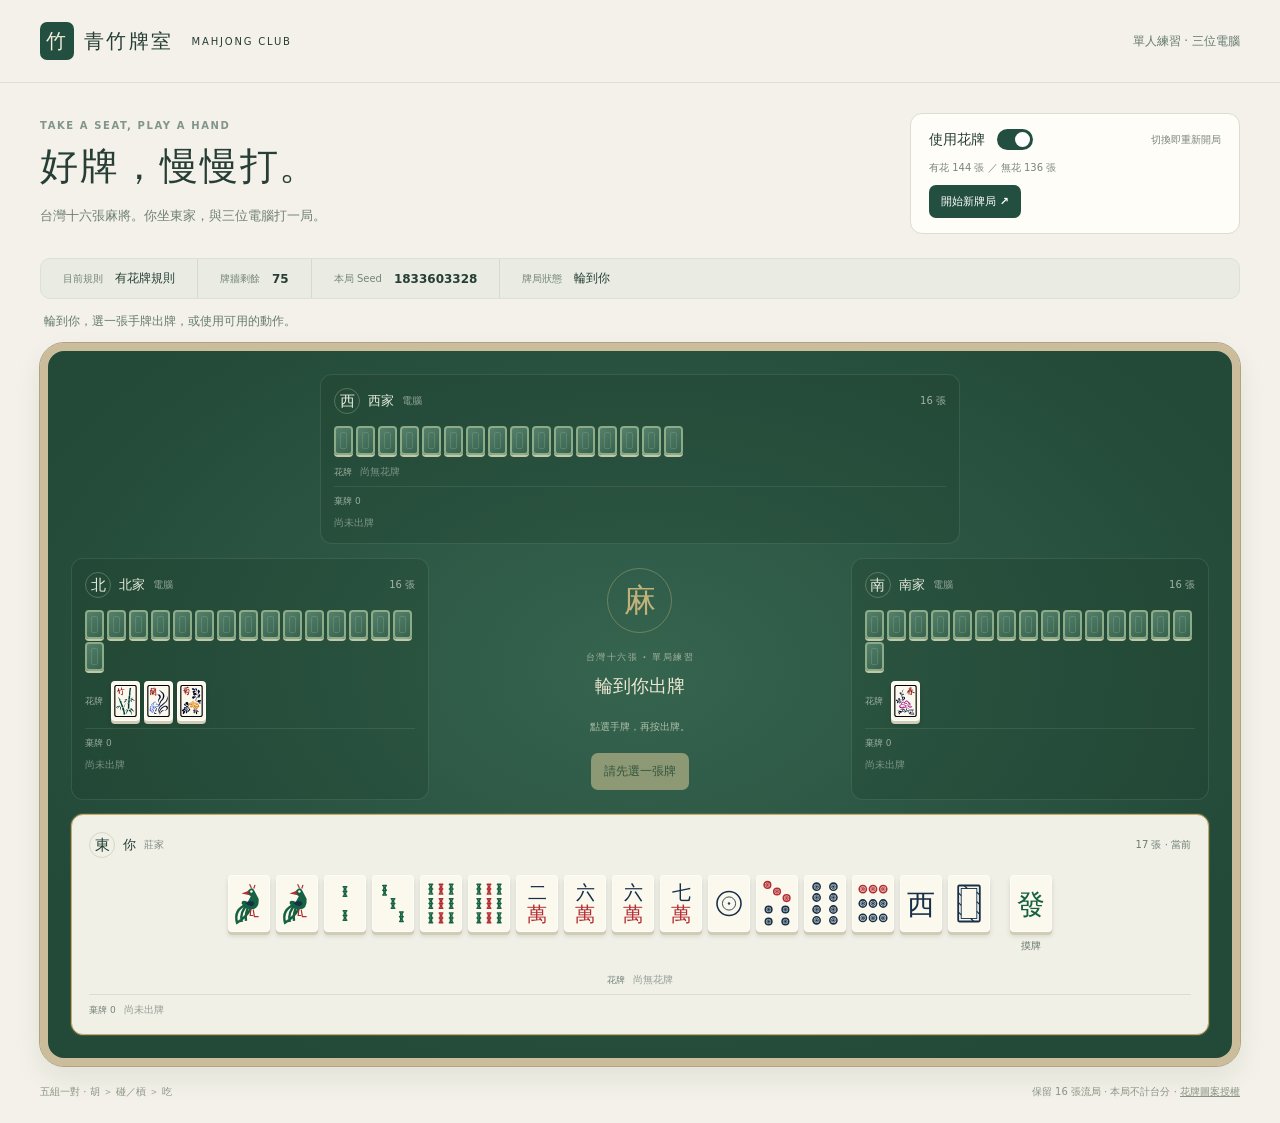
==== commit 8294775a: "feat: refresh tile artwork and automatic round seeds; publish Pages" ====
--- a/docs/index.html
+++ b/docs/index.html
@@ -1,17 +1,27 @@
 <!doctype html>
 <html lang="zh-Hant">
-<head><meta charset="UTF-8" /><meta name="viewport" content="width=device-width, initial-scale=1.0" /><meta name="description" content="台灣十六張麻將，與三位電腦輕鬆練習一局。" /><link rel="icon" href="data:," /><title>青竹牌室 · 台灣麻將</title>  <script type="module" crossorigin src="./assets/index-CLlxemM5.js"></script>
+<head><meta charset="UTF-8" /><meta name="viewport" content="width=device-width, initial-scale=1.0" /><meta name="description" content="台灣十六張麻將，與三位電腦輕鬆練習一局。" /><link rel="icon" href="data:," /><title>青竹牌室 · 台灣麻將</title>
+<!-- Google tag (gtag.js) -->
+<script async src="https://www.googletagmanager.com/gtag/js?id=G-7ENQ4BFR7C"></script>
+<script>
+  window.dataLayer = window.dataLayer || [];
+  function gtag(){dataLayer.push(arguments);}
+  gtag('js', new Date());
+
+  gtag('config', 'G-7ENQ4BFR7C');
+</script>
+  <script type="module" crossorigin src="./assets/index-Bsz8tVus.js"></script>
   <link rel="stylesheet" crossorigin href="./assets/index-BgCBIq_o.css">
 </head>
 <body>
  <header class="topbar"><a class="brand" href="#main"><span class="brand-symbol">竹</span>青竹牌室 <small>MAHJONG CLUB</small></a><span class="release-channel">單人練習 · 三位電腦</span></header>
  <main id="main" class="shell">
   <section class="hero"><div class="hero-copy"><p class="eyebrow">TAKE A SEAT, PLAY A HAND</p><h1>好牌，慢慢打。</h1><p class="lede">台灣十六張麻將。你坐東家，與三位電腦打一局。</p></div>
-   <form id="round-form" class="round-controls" novalidate><div class="settings-top"><label class="flower-switch" for="use-flowers"><span>使用花牌</span><input id="use-flowers" type="checkbox" role="switch" checked aria-describedby="rule-help" /></label><span class="control-help">切換即重新開局</span></div><p id="rule-help" class="control-help">有花 144 張 ／ 無花 136 張</p><label for="seed">牌局 Seed</label><div class="control-row"><input id="seed" name="seed" type="number" value="20260915" min="1" step="1" required /><button type="submit">開始新牌局 ↗</button></div></form>
+   <form id="round-form" class="round-controls" novalidate><div class="settings-top"><label class="flower-switch" for="use-flowers"><span>使用花牌</span><input id="use-flowers" type="checkbox" role="switch" checked aria-describedby="rule-help" /></label><span class="control-help">切換即重新開局</span></div><p id="rule-help" class="control-help">有花 144 張 ／ 無花 136 張</p><div class="control-row"><button type="submit">開始新牌局 ↗</button></div></form>
   </section>
   <section class="status-band" aria-label="牌局狀態"><div><span>目前規則</span><strong id="rule-mode">有花牌規則</strong></div><div><span>牌牆剩餘</span><strong id="wall-remaining">—</strong></div><div><span>本局 Seed</span><strong id="round-seed">—</strong></div><div><span>牌局狀態</span><strong id="validation-state">準備中</strong></div></section>
   <section id="message" class="message" role="status">正在準備牌桌。</section>
   <section id="table" class="table" aria-label="麻將牌桌"></section>
-  <footer class="table-footer"><span>五組一對 · 胡 ＞ 碰／槓 ＞ 吃</span><span>保留 16 張流局 · 本局不計台分</span></footer>
+  <footer class="table-footer"><span>五組一對 · 胡 ＞ 碰／槓 ＞ 吃</span><span>保留 16 張流局 · 本局不計台分 · <a href="./artwork-credits.html" target="_blank" rel="noopener">花牌圖案授權</a></span></footer>
  </main>
 </body></html>
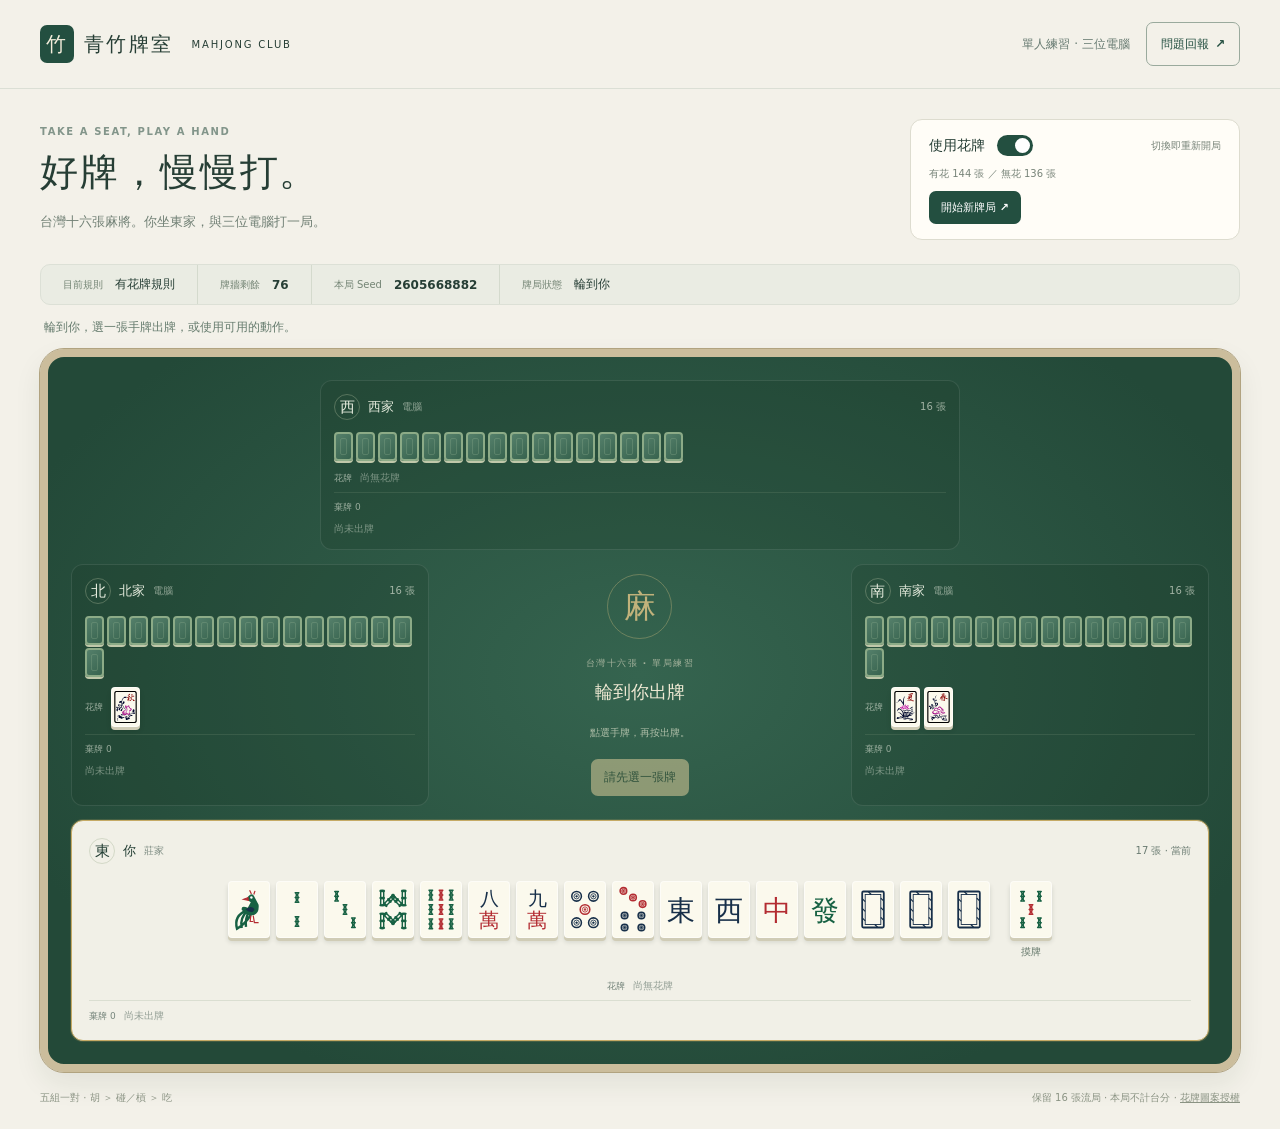
==== commit d7182e81: "feat: add issue report button and publish GitHub Pages" ====
--- a/docs/index.html
+++ b/docs/index.html
@@ -10,11 +10,11 @@
 
   gtag('config', 'G-7ENQ4BFR7C');
 </script>
-  <script type="module" crossorigin src="./assets/index-Bsz8tVus.js"></script>
-  <link rel="stylesheet" crossorigin href="./assets/index-BgCBIq_o.css">
+  <script type="module" crossorigin src="./assets/index-Hq71jQLh.js"></script>
+  <link rel="stylesheet" crossorigin href="./assets/index-kSawdRdX.css">
 </head>
 <body>
- <header class="topbar"><a class="brand" href="#main"><span class="brand-symbol">竹</span>青竹牌室 <small>MAHJONG CLUB</small></a><span class="release-channel">單人練習 · 三位電腦</span></header>
+ <header class="topbar"><a class="brand" href="#main"><span class="brand-symbol">竹</span>青竹牌室 <small>MAHJONG CLUB</small></a><div class="topbar-actions"><span class="release-channel">單人練習 · 三位電腦</span><a class="issue-report" href="https://docs.google.com/forms/d/e/1FAIpQLScTG2QE6irMwgGJYKDzS28hiXbVWtRL9OwYh-6pjAZt1WjP0A/viewform?usp=pp_url&amp;entry.869162498=麻將&amp;entry.357280224=v1.0" target="_blank" rel="noopener noreferrer" aria-label="問題回報（另開新分頁）" title="另開新分頁">問題回報 <span aria-hidden="true">↗</span></a></div></header>
  <main id="main" class="shell">
   <section class="hero"><div class="hero-copy"><p class="eyebrow">TAKE A SEAT, PLAY A HAND</p><h1>好牌，慢慢打。</h1><p class="lede">台灣十六張麻將。你坐東家，與三位電腦打一局。</p></div>
    <form id="round-form" class="round-controls" novalidate><div class="settings-top"><label class="flower-switch" for="use-flowers"><span>使用花牌</span><input id="use-flowers" type="checkbox" role="switch" checked aria-describedby="rule-help" /></label><span class="control-help">切換即重新開局</span></div><p id="rule-help" class="control-help">有花 144 張 ／ 無花 136 張</p><div class="control-row"><button type="submit">開始新牌局 ↗</button></div></form>
--- a/docs/assets/index-kSawdRdX.css
+++ b/docs/assets/index-kSawdRdX.css
@@ -0,0 +1 @@
+:root{color:#263e35;font-synthesis:none;--green:#234f40;--gold:#c9a568;--ink:#223d33;background:#f3f1e9;font-family:system-ui,-apple-system,PingFang TC,sans-serif;font-size:14px}*{box-sizing:border-box}body{margin:0}button,input{font:inherit}button{cursor:pointer;background:var(--green);color:#fff;border:0;border-radius:7px;padding:11px 17px;font-weight:650}button:hover:not(:disabled){background:#326750}button:disabled{cursor:default;opacity:.5}button:focus-visible,input:focus-visible,a:focus-visible{outline-offset:4px;outline:3px solid #dbb255}a{color:inherit}.topbar{border-bottom:1px solid #dbdfd5;justify-content:space-between;align-items:center;gap:16px;max-width:1440px;margin:auto;padding:22px 40px;display:flex}.brand{letter-spacing:.12em;align-items:center;gap:10px;font-family:Noto Serif TC,serif;font-size:20px;font-weight:700;text-decoration:none;display:flex}.brand-symbol{background:var(--green);color:#f5eedc;border-radius:7px;place-items:center;width:34px;height:38px;display:grid}.brand small{letter-spacing:.18em;margin-left:8px;font:10px system-ui}.release-channel{color:#657970;font-size:12px}.shell{max-width:1400px;margin:auto;padding:30px 40px 24px}.hero{justify-content:space-between;align-items:center;gap:28px;margin-bottom:24px;display:flex}.eyebrow{letter-spacing:.16em;color:#82958a;margin:0 0 10px;font-size:10px;font-weight:700}h1{letter-spacing:.05em;margin:0 0 12px;font-family:Noto Serif TC,serif;font-size:38px;font-weight:600}.lede{color:#718075;margin:0;font-size:13px;line-height:1.8}.round-controls{background:#fffdf7;border:1px solid #dddccf;border-radius:12px;flex-shrink:0;width:330px;padding:15px 18px}.settings-top{justify-content:space-between;align-items:center;gap:12px;display:flex}.flower-switch{align-items:center;gap:12px;font-weight:650;display:flex}.flower-switch input{appearance:none;cursor:pointer;background:#b7c0b9;border-radius:20px;width:36px;height:21px;margin:0;position:relative}.flower-switch input:before{content:"";background:#fff;border-radius:50%;width:15px;height:15px;transition:transform .15s;position:absolute;top:3px;left:3px}.flower-switch input:checked{background:var(--green)}.flower-switch input:checked:before{transform:translate(15px)}.control-help{color:#788479;font-size:10px;line-height:1.5}.round-controls>label{color:#65786b;margin:12px 0 5px;font-size:10px;display:block}.control-row{gap:8px;display:flex}.control-row input{width:0;min-width:0;color:var(--ink);background:#fff;border:1px solid #dce0d5;border-radius:6px;flex:1;padding:8px 10px}.control-row button{padding:9px 12px;font-size:11px}.status-band{background:#eaece3;border:1px solid #dce0d6;border-radius:10px;margin-bottom:12px;display:flex}.status-band>div{border-right:1px solid #d4dacd;align-items:center;gap:12px;padding:11px 22px;display:flex}.status-band>div:last-child{border:0}.status-band span{color:#738474;font-size:10px}.status-band strong{font-size:12px}.message{color:#667c6e;padding:0 4px 12px;font-size:12px;line-height:1.7}.message-error,.danger{color:#b33c30}.table{background:radial-gradient(at 50% 45%,#35644f,#234938 80%);border:8px solid #cbbd9c;border-radius:24px;outline:1px solid #b1a380;grid-template-columns:minmax(0,1fr) minmax(0,1.1fr) minmax(0,1fr);grid-template-areas:"west west west""north center south""east east east";gap:14px;padding:23px;display:grid;box-shadow:0 12px 28px #16311f14}.player-panel{color:#e6ecde;background:#1a38273b;border:1px solid #ffffff19;border-radius:12px;min-width:0;padding:13px}.seat-west{grid-area:west;justify-self:center;width:min(640px,100%)}.seat-north{grid-area:north}.seat-south{grid-area:south}.seat-east{color:var(--ink);background:#f1f0e7;border:1px solid #e2dabb;grid-area:east;padding:17px}.is-active{border-color:#c5aa65;box-shadow:0 0 0 1px #c5aa6533}.player-heading{justify-content:space-between;align-items:center;gap:8px;margin-bottom:12px;display:flex}.player-heading h2{align-items:center;gap:8px;margin:0;font-size:13px;display:flex}.player-heading small{opacity:.55;font-size:10px;font-weight:400}.seat-badge{border:1px solid #a6b59666;border-radius:50%;place-items:center;width:26px;height:26px;font-family:Noto Serif TC,serif;font-size:15px;display:inline-grid}.hand-count{opacity:.65;font-size:10px}.tiles{flex-wrap:wrap;align-items:center;gap:4px;min-width:0;display:flex}.tile{vertical-align:middle;color:#253d32;background:#fbf9ed;border:1px solid #fff9;border-radius:4px;flex-shrink:0;justify-content:center;align-items:center;width:29px;height:40px;padding:0;font-weight:700;display:inline-flex;box-shadow:0 3px #d0ccb6,0 4px 5px #10201522}.tile-face{writing-mode:vertical-rl;letter-spacing:1px;font-family:Noto Serif TC,serif;font-size:13px;line-height:1.2}.suit-C,.suit-D{color:#a74033}.suit-B{color:#24543c}.suit-F{color:#947327}.tile-back{background:linear-gradient(135deg,#55806b,#37634e);border:2px solid #8cab87;width:19px;height:29px;position:relative;box-shadow:0 2px #c0c8aa}.tile-back:after{content:"";border:1px solid #99b99744;border-radius:2px;position:absolute;inset:4px}.hidden-hand{gap:3px}.human-hand{gap:6px;min-height:65px;padding:5px 0 10px}.human-hand .tile{width:42px;height:57px}.human-hand .tile-face{font-size:19px}.hand-tile:hover:not(:disabled){background:#fff7d5;transform:translateY(-4px)}.hand-tile[aria-pressed=true]{background:#fff0bb;outline:2px solid #b38b37;transform:translateY(-7px)}.flower-area{flex-wrap:wrap;align-items:center;gap:8px;min-height:31px;padding:10px 0 7px;display:flex}.area-label{opacity:.6;white-space:nowrap;font-size:9px}.area-label b{font-weight:400}.empty-state{opacity:.45;font-size:10px}.discard-area{border-top:1px solid #82987d35;flex-direction:column;gap:8px;padding-top:8px;display:flex}.discard-area .tile{width:24px;height:32px}.discard-area .tile-face{font-size:11px}.melds{flex-wrap:wrap;gap:12px;padding-top:8px;display:flex}.meld-name{opacity:.65;margin-bottom:4px;font-size:9px;display:block}.table-center{text-align:center;color:#efe9d3;flex-direction:column;grid-area:center;justify-content:center;align-items:center;min-width:0;padding:10px 0;display:flex}.table-mark{color:#c1b27b;border:1px solid #c3b47a66;border-radius:50%;place-items:center;width:65px;height:65px;margin-bottom:18px;font-family:Noto Serif TC,serif;font-size:32px;display:grid}.table-center h2{margin:0 0 10px;font-size:18px}.table-center .eyebrow{color:#a4b29c;font-size:9px}.table-note{color:#afbea8;font-size:10px;line-height:1.7}.pending-tile{align-items:center;gap:10px;font-size:11px;display:flex}.action-controls{flex-wrap:wrap;justify-content:center;gap:7px;width:100%;margin-top:8px;display:flex}.action-controls button{color:#344b32;white-space:normal;background:#e9d5a0;max-width:100%;padding:10px 13px;font-size:12px}.action-controls button:hover:not(:disabled){background:#fff0c2}.action-controls .action-pass{color:#dddcca;background:0 0;border:1px solid #899d7b}.action-controls .action-win{color:#fff;background:#b84e37}.result-card{color:var(--ink);background:#f5edda;border:1px solid #dec996;border-radius:10px;width:100%;margin-top:8px;padding:15px}.result-card h2{font-size:17px;line-height:1.6}.result-card p{font-size:11px;line-height:1.7}.table-footer{color:#8a9383;flex-wrap:wrap;justify-content:space-between;gap:8px;margin-top:19px;font-size:10px;display:flex}@media (width>=1150px){.player-human .discard-area{flex-direction:row;align-items:center}.player-human .human-hand,.player-human .flower-area,.player-human .melds{justify-content:center}}@media (width<=900px){.shell{padding:24px}.topbar{padding:18px 24px}.brand small{display:none}.hero{gap:20px}h1{font-size:30px}.status-band>div{flex:1;padding:10px;display:block}.status-band strong{margin-top:5px;display:block}.table{grid-template-columns:1fr 1fr;grid-template-areas:"west west""north south""center center""east east";gap:10px;padding:14px}.table-center{min-height:120px}.table-mark{display:none}.human-hand .tile{width:35px;height:49px}}@media (width<=560px){.topbar{padding:14px 16px}.brand{font-size:17px}.release-channel{font-size:9px}.shell{padding:22px 12px 18px}.hero{margin-bottom:16px;display:block}.hero-copy{margin-bottom:18px;padding:0 4px}h1{font-size:29px}.lede{font-size:11px}.round-controls{width:100%;padding:12px 14px}.status-band{flex-wrap:wrap}.status-band>div{border-bottom:1px solid #d4dacd;flex:0 0 50%}.status-band>div:nth-child(2){border-right:0}.status-band>div:nth-child(n+3){border-bottom:0}.status-band strong,.message{font-size:11px}.table{border-width:5px;border-radius:16px;grid-template-columns:minmax(0,1fr);grid-template-areas:"west""north""south""center""east";gap:9px;padding:9px}.player-panel{border-radius:9px;padding:10px}.player-heading{margin-bottom:8px}.hidden-hand .tile-back{border-width:1px;width:12px;height:22px}.hidden-hand .tile-back:after{inset:3px}.hidden-hand{gap:2px}.human-hand{gap:5px;padding-top:8px}.human-hand .tile{width:31px;height:44px}.human-hand .tile-face{font-size:16px}.table-center{padding:13px 4px}.player-heading h2{font-size:12px}.flower-area{padding:8px 0}.table-footer{font-size:9px}.action-controls{gap:6px}.action-controls button{font-size:12px}.table-center h2{font-size:17px}}@media (prefers-reduced-motion:reduce){*{transition:none!important}}.human-hand{flex-wrap:nowrap;align-items:flex-start}.concealed-hand{gap:inherit;flex:0 auto}.drawn-tile{flex-direction:column;flex:none;align-items:center;gap:7px;margin-left:14px;display:flex}.drawn-label{color:#65786b;font-size:10px}.tile .tile-face{writing-mode:horizontal-tb;letter-spacing:normal;pointer-events:none;width:100%;height:100%;padding:2px;display:block}.flower-area .tile{width:29px;height:40px}.topbar{flex-wrap:wrap}.topbar-actions{flex-wrap:wrap;justify-content:flex-end;align-items:center;gap:16px;margin-left:auto;display:flex}.issue-report{min-height:44px;color:var(--green);white-space:nowrap;border:1px solid #9aaa9d;border-radius:7px;justify-content:center;align-items:center;gap:6px;padding:10px 14px;font-size:12px;font-weight:650;text-decoration:none;display:inline-flex}.issue-report:hover{border-color:var(--green);background:#e5eadd}@media (width<=560px){.topbar-actions{gap:10px}.topbar-actions .release-channel{display:none}}
